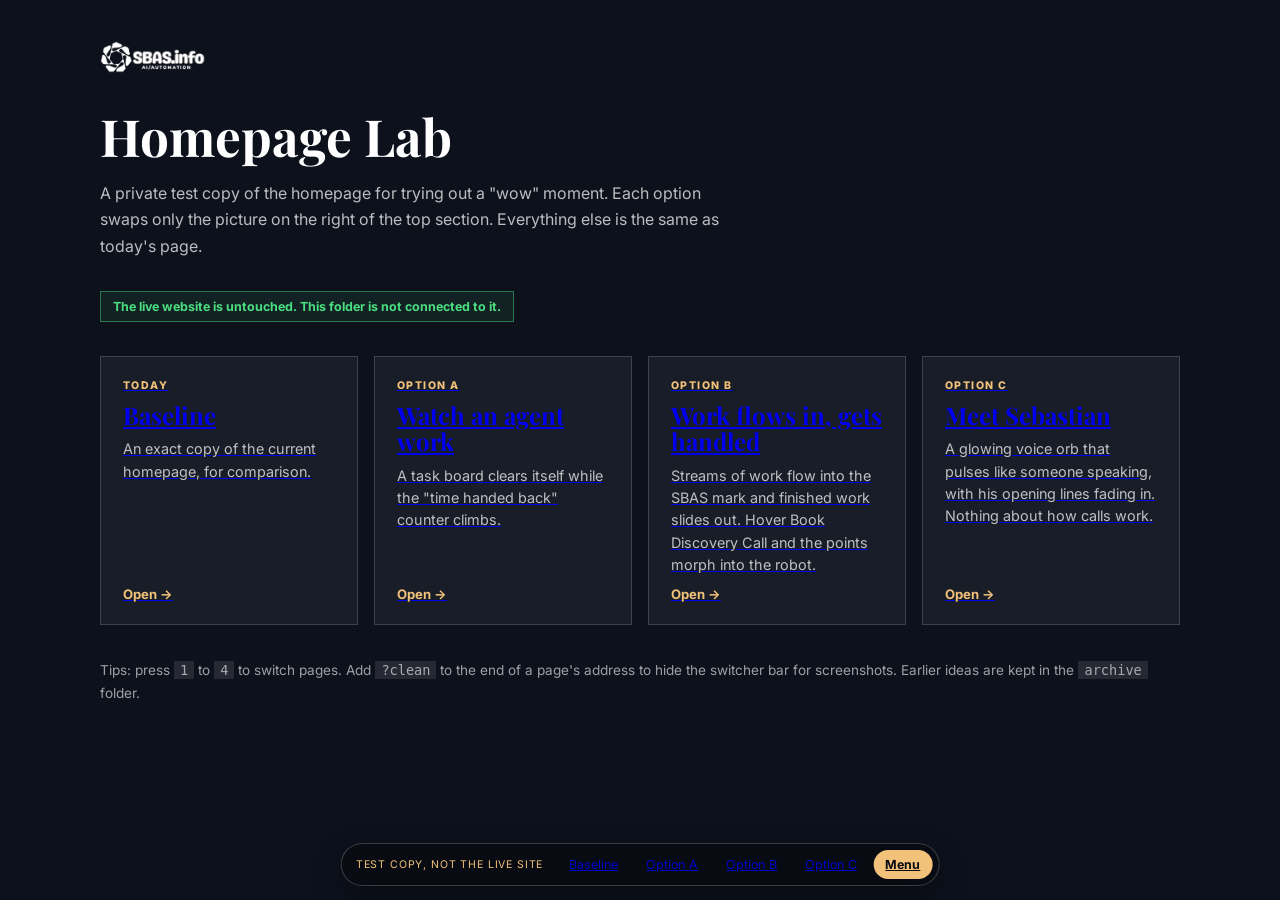
==== index.html @ 4b55c373 "Homepage Lab: test copy of the homepage with three wow options Baseline plus Option A (agent task bo" ====
<!DOCTYPE html>
<html lang="en">
  <head>
    <meta charset="UTF-8" />
    <meta name="viewport" content="width=device-width, initial-scale=1.0" />
    <meta name="robots" content="noindex, nofollow" />
    <title>Homepage Lab | SBAS.info</title>
    <link rel="preconnect" href="https://fonts.googleapis.com" />
    <link rel="preconnect" href="https://fonts.gstatic.com" crossorigin />
    <link
      href="https://fonts.googleapis.com/css2?family=Inter:wght@400;500;600;700;800&family=Playfair+Display:wght@600;800&display=swap"
      rel="stylesheet"
    />
    <link rel="icon" type="image/png" sizes="32x32" href="assets/favicon/favicon-32x32.png" />
    <link rel="stylesheet" href="lab.css" />
    <style>
      body {
        margin: 0;
        min-height: 100vh;
        font-family: "Inter", sans-serif;
        color: #fff;
        background: #0d111c;
      }

      main {
        width: min(1080px, calc(100% - 32px));
        margin: 0 auto;
        padding: 40px 0 110px;
      }

      .brand {
        height: 38px;
      }

      h1 {
        margin: 28px 0 8px;
        font-family: "Playfair Display", serif;
        font-size: clamp(2rem, 5vw, 3.2rem);
        line-height: 1.05;
      }

      .lede {
        max-width: 640px;
        line-height: 1.65;
        color: rgba(255, 255, 255, 0.72);
      }

      .safe {
        display: inline-block;
        margin-top: 16px;
        padding: 7px 12px;
        font-size: 0.78rem;
        font-weight: 700;
        color: #4ade80;
        border: 1px solid rgba(74, 222, 128, 0.45);
        background: rgba(74, 222, 128, 0.08);
      }

      .grid {
        display: grid;
        grid-template-columns: repeat(auto-fit, minmax(240px, 1fr));
        gap: 16px;
        margin-top: 34px;
      }

      .card {
        display: flex;
        flex-direction: column;
        gap: 10px;
        padding: 22px;
        background: rgba(255, 255, 255, 0.05);
        border: 1px solid rgba(255, 255, 255, 0.16);
        transition: transform 0.2s ease, border-color 0.2s ease;
      }

      .card:hover {
        transform: translateY(-3px);
        border-color: #f2c27a;
      }

      .card .tag {
        font-size: 0.66rem;
        font-weight: 800;
        letter-spacing: 0.14em;
        text-transform: uppercase;
        color: #f2c27a;
      }

      .card h2 {
        margin: 0;
        font-family: "Playfair Display", serif;
        font-size: 1.5rem;
        line-height: 1.1;
      }

      .card p {
        margin: 0;
        font-size: 0.9rem;
        line-height: 1.55;
        color: rgba(255, 255, 255, 0.72);
      }

      .card .go {
        margin-top: auto;
        font-size: 0.82rem;
        font-weight: 700;
        color: #f2c27a;
      }

      .tips {
        margin-top: 34px;
        font-size: 0.85rem;
        line-height: 1.7;
        color: rgba(255, 255, 255, 0.6);
      }

      .tips code {
        padding: 1px 6px;
        background: rgba(255, 255, 255, 0.1);
      }
    </style>
  </head>
  <body>
    <main>
      <img class="brand" src="assets/logo-full-white.png" alt="SBAS.info" />
      <h1>Homepage Lab</h1>
      <p class="lede">
        A private test copy of the homepage for trying out a "wow" moment. Each option swaps only the
        picture on the right of the top section. Everything else is the same as today's page.
      </p>
      <span class="safe">The live website is untouched. This folder is not connected to it.</span>

      <div class="grid">
        <a class="card" href="baseline.html">
          <span class="tag">Today</span>
          <h2>Baseline</h2>
          <p>An exact copy of the current homepage, for comparison.</p>
          <span class="go">Open &rarr;</span>
        </a>
        <a class="card" href="option-a.html">
          <span class="tag">Option A</span>
          <h2>Watch an agent work</h2>
          <p>A task board clears itself while the "time handed back" counter climbs.</p>
          <span class="go">Open &rarr;</span>
        </a>
        <a class="card" href="option-b.html">
          <span class="tag">Option B</span>
          <h2>Work flows in, gets handled</h2>
          <p>Streams of work flow into the SBAS mark and finished work slides out. Hover Book Discovery Call and the points morph into the robot.</p>
          <span class="go">Open &rarr;</span>
        </a>
        <a class="card" href="option-c.html">
          <span class="tag">Option C</span>
          <h2>Meet Sebastian</h2>
          <p>A glowing voice orb that pulses like someone speaking, with his opening lines fading in. Nothing about how calls work.</p>
          <span class="go">Open &rarr;</span>
        </a>
      </div>

      <p class="tips">
        Tips: press <code>1</code> to <code>4</code> to switch pages. Add <code>?clean</code> to the end of a
        page's address to hide the switcher bar for screenshots. Earlier ideas are kept in the <code>archive</code> folder.
      </p>
    </main>
    <script src="lab.js"></script>
  </body>
</html>
---- lab.css ----
/* Lab-only styles: the switcher bar, plus pieces shared by the "wow" options.
   Nothing here exists on the live site. */

/* The amber frame inside the hero would sit on top of our cards. */
.visual-panel::after {
  display: none;
}

/* ---------- shared stage for options A and C ---------- */
.lab-stage {
  position: relative;
  display: grid;
  place-items: center;
  padding: 18px;
  isolation: isolate;
}

.lab-stage::before {
  content: "";
  position: absolute;
  inset: 0;
  z-index: -1;
  background: var(--hero, none) 75% 38% / cover;
  filter: brightness(0.62) saturate(1.1);
}

.glass-card {
  width: min(100%, 560px);
  padding: 20px;
  color: #fff;
  background: rgba(9, 11, 18, 0.74);
  border: 1px solid rgba(255, 255, 255, 0.16);
  backdrop-filter: blur(14px);
  box-shadow: 0 24px 60px rgba(0, 0, 0, 0.38);
}

.board-tag {
  margin-left: auto;
  padding: 3px 9px;
  font-size: 0.64rem;
  font-weight: 700;
  letter-spacing: 0.12em;
  text-transform: uppercase;
  color: #f2c27a;
  border: 1px solid rgba(242, 194, 122, 0.5);
}

.board-note {
  margin-top: 12px;
  font-size: 0.7rem;
  line-height: 1.5;
  color: rgba(255, 255, 255, 0.55);
}

/* ---------- switcher bar ---------- */
.lab-bar {
  position: fixed;
  left: 50%;
  bottom: 14px;
  z-index: 9999;
  display: flex;
  align-items: center;
  gap: 4px;
  max-width: calc(100% - 20px);
  padding: 6px;
  transform: translateX(-50%);
  font-family: "Inter", sans-serif;
  font-size: 0.78rem;
  color: #fff;
  background: rgba(9, 11, 18, 0.92);
  border: 1px solid rgba(255, 255, 255, 0.2);
  border-radius: 999px;
  box-shadow: 0 10px 30px rgba(0, 0, 0, 0.4);
  overflow-x: auto;
}

.lab-bar .lab-label {
  padding: 0 10px 0 8px;
  font-size: 0.66rem;
  letter-spacing: 0.08em;
  text-transform: uppercase;
  color: #f2c27a;
  white-space: nowrap;
}

.lab-bar a {
  padding: 7px 12px;
  border-radius: 999px;
  white-space: nowrap;
  opacity: 0.85;
}

.lab-bar a:hover {
  opacity: 1;
  background: rgba(255, 255, 255, 0.1);
}

.lab-bar a[aria-current="page"] {
  opacity: 1;
  color: #090b12;
  font-weight: 700;
  background: #f2c27a;
}

@media (max-width: 620px) {
  .lab-bar .lab-label {
    display: none;
  }

  /* Phones have little room: give the cards more of it. */
  .lab-stage {
    padding: 8px;
  }

  .glass-card {
    padding: 14px;
  }
}

@media print {
  .lab-bar {
    display: none;
  }
}
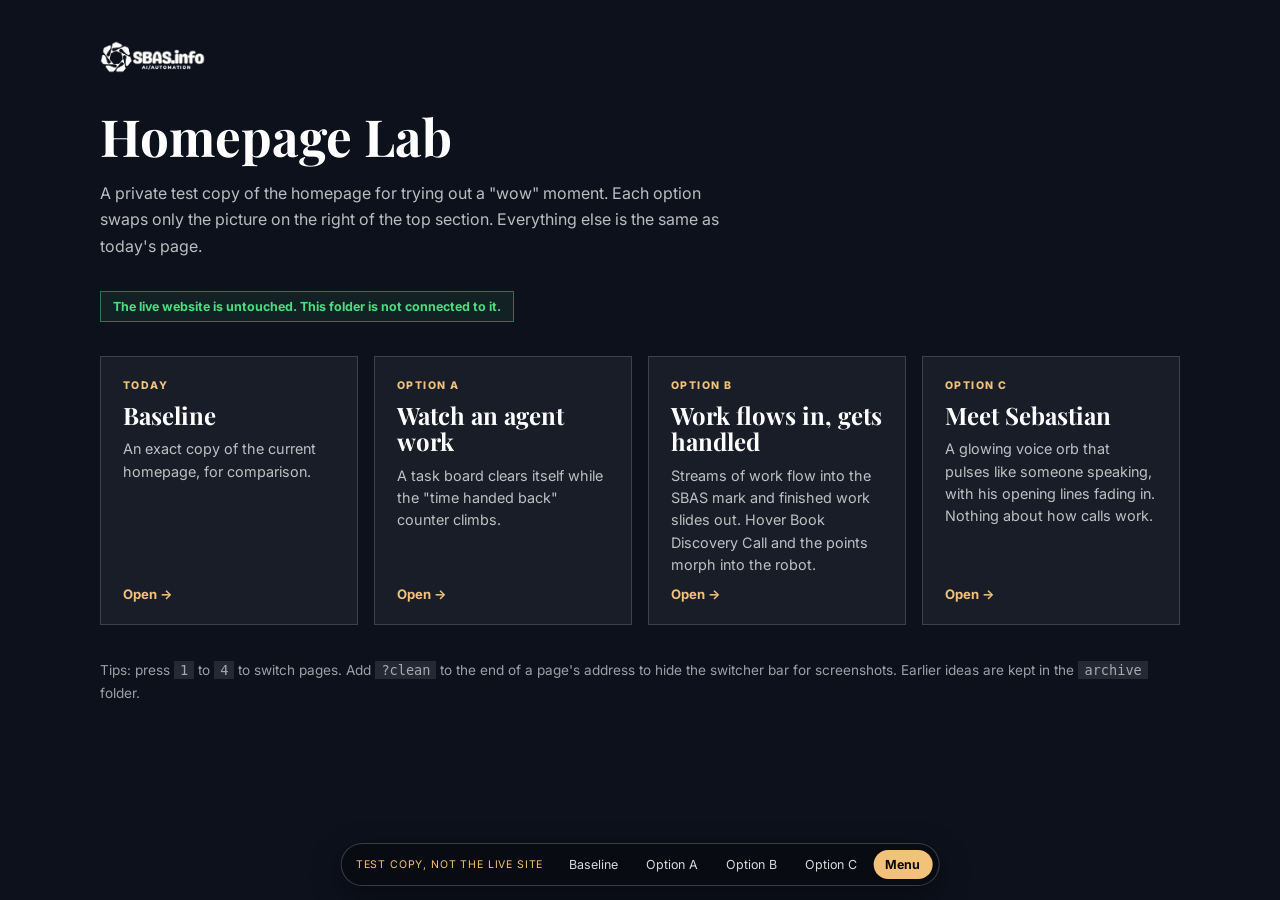
==== commit bcf9c51a: "Fix link colours on the lab menu page and switcher bar Co-Authored-By: Claude Sonnet 5.5 <noreply@an" ====
--- a/index.html
+++ b/index.html
@@ -14,6 +14,11 @@
     <link rel="icon" type="image/png" sizes="32x32" href="assets/favicon/favicon-32x32.png" />
     <link rel="stylesheet" href="lab.css" />
     <style>
+      a {
+        color: inherit;
+        text-decoration: none;
+      }
+
       body {
         margin: 0;
         min-height: 100vh;
--- a/lab.css
+++ b/lab.css
@@ -72,6 +72,11 @@
   border-radius: 999px;
   box-shadow: 0 10px 30px rgba(0, 0, 0, 0.4);
   overflow-x: auto;
+  scrollbar-width: none;
+}
+
+.lab-bar::-webkit-scrollbar {
+  display: none;
 }
 
 .lab-bar .lab-label {
@@ -84,6 +89,8 @@
 }
 
 .lab-bar a {
+  color: inherit;
+  text-decoration: none;
   padding: 7px 12px;
   border-radius: 999px;
   white-space: nowrap;
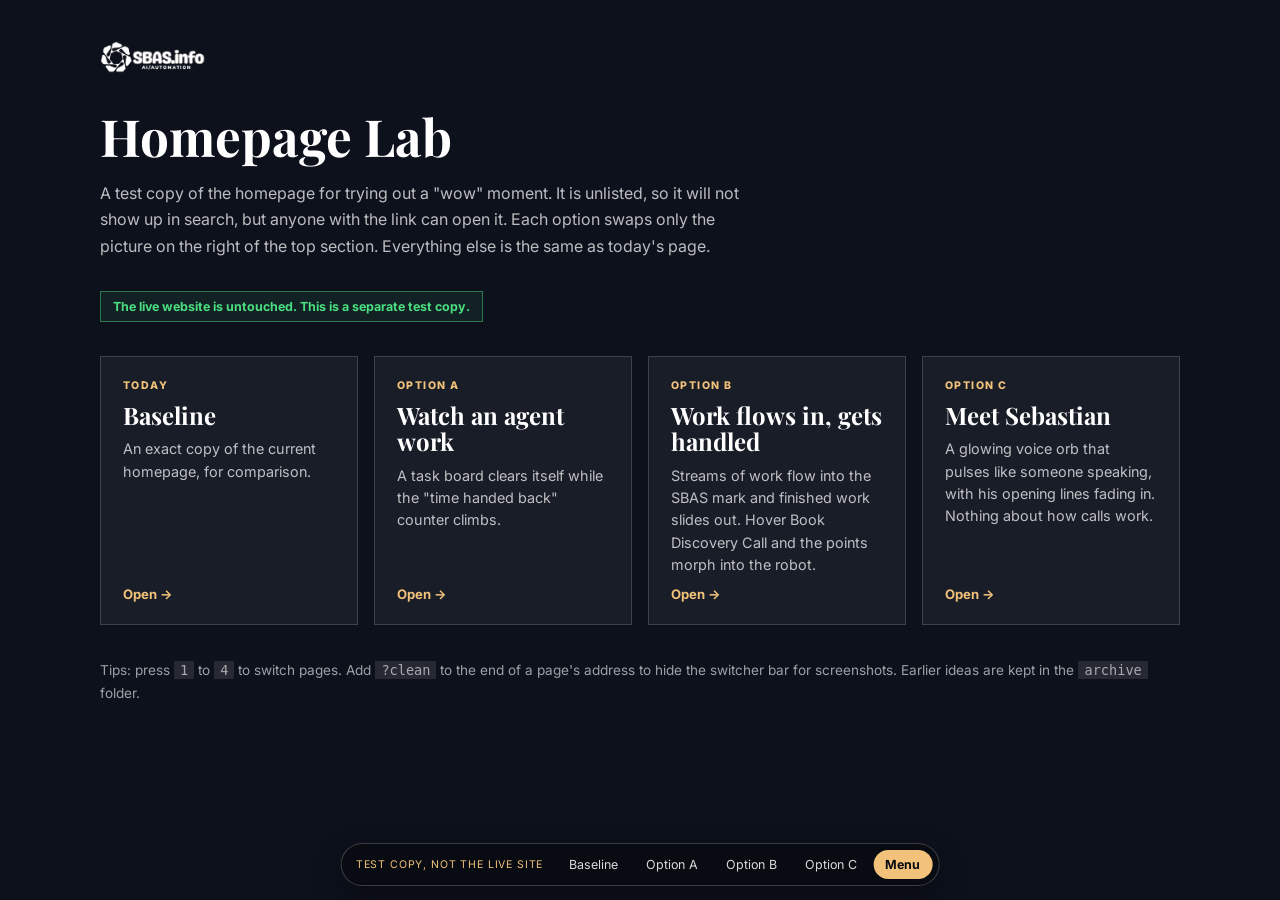
==== commit f0090976: "Lab menu: accurate wording now that it is a shareable link Co-Authored-By: Claude Sonnet 5.5 <norepl" ====
--- a/index.html
+++ b/index.html
@@ -130,10 +130,10 @@
       <img class="brand" src="assets/logo-full-white.png" alt="SBAS.info" />
       <h1>Homepage Lab</h1>
       <p class="lede">
-        A private test copy of the homepage for trying out a "wow" moment. Each option swaps only the
+        A test copy of the homepage for trying out a "wow" moment. It is unlisted, so it will not show up in search, but anyone with the link can open it. Each option swaps only the
         picture on the right of the top section. Everything else is the same as today's page.
       </p>
-      <span class="safe">The live website is untouched. This folder is not connected to it.</span>
+      <span class="safe">The live website is untouched. This is a separate test copy.</span>
 
       <div class="grid">
         <a class="card" href="baseline.html">
